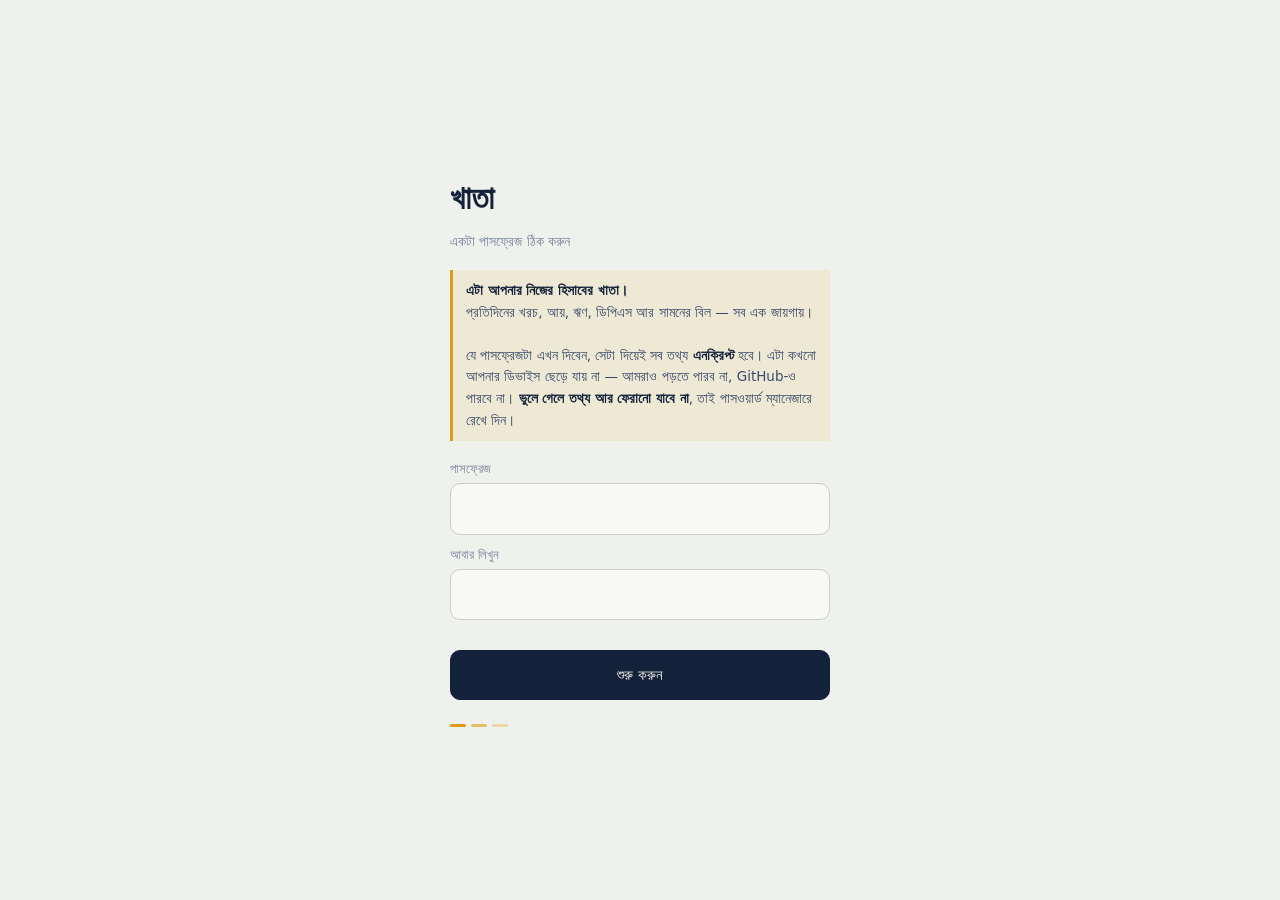
==== index.html @ 6acb59c0 "খাতা v2 — fix silent data loss, add overview, day history and bill reminders Fixes three bugs that m" ====
<!DOCTYPE html>
<html lang="bn">
<head>
<meta charset="utf-8">
<meta name="viewport" content="width=device-width, initial-scale=1, viewport-fit=cover">
<title>খাতা</title>
<meta name="description" content="ব্যক্তিগত হিসাবের খাতা। সব তথ্য আপনার ডিভাইসে এনক্রিপ্ট করা থাকে।">
<meta name="theme-color" content="#14213A">
<link rel="manifest" href="./manifest.webmanifest">
<link rel="icon" href="./icon.svg" type="image/svg+xml">
<link rel="apple-touch-icon" href="./icon.svg">
<link rel="stylesheet" href="./app.css">
</head>
<body>

<!-- passphrase gate -->
<div id="gate">
  <div class="box">
    <h2>খাতা</h2>
    <p id="gSub">পাসফ্রেজ দিন</p>

    <div class="intro hide" id="gIntro">
      <b>এটা আপনার নিজের হিসাবের খাতা।</b><br>
      প্রতিদিনের খরচ, আয়, ঋণ, ডিপিএস আর সামনের বিল — সব এক জায়গায়।<br><br>
      যে পাসফ্রেজটা এখন দিবেন, সেটা দিয়েই সব তথ্য <b>এনক্রিপ্ট</b> হবে। এটা কখনো
      আপনার ডিভাইস ছেড়ে যায় না — আমরাও পড়তে পারব না, GitHub-ও পারবে না।
      <b>ভুলে গেলে তথ্য আর ফেরানো যাবে না</b>, তাই পাসওয়ার্ড ম্যানেজারে রেখে দিন।
    </div>

    <label class="fl" for="gPass">পাসফ্রেজ</label>
    <input class="inp w" type="password" id="gPass" name="passphrase" autocomplete="current-password">

    <div id="gConfirmWrap" class="hide">
      <label class="fl" for="gPass2">আবার লিখুন</label>
      <input class="inp w" type="password" id="gPass2" name="passphrase-confirm" autocomplete="new-password">
    </div>

    <div class="err" id="gErr" role="status" aria-live="polite"></div>
    <button class="btn wide" id="gGo">খুলুন</button>
    <div class="stitch" aria-hidden="true"><i></i><i></i><i></i></div>
  </div>
</div>

<!-- app -->
<div id="shell" class="hide">
  <nav aria-label="প্রধান মেনু">
    <button data-tab="over" class="on"><span class="ic" aria-hidden="true">◉</span><span data-t="nav.over"></span></button>
    <button data-tab="days"><span class="ic" aria-hidden="true">▤</span><span data-t="nav.days"></span></button>
    <button data-tab="acct"><span class="ic" aria-hidden="true">▣</span><span data-t="nav.acct"></span></button>
    <button data-tab="plan"><span class="ic" aria-hidden="true">◇</span><span data-t="nav.plan"></span></button>
    <button data-tab="set"><span class="ic" aria-hidden="true">⚙</span><span data-t="nav.set"></span></button>
  </nav>

  <div id="app">
    <div id="banner" class="hide" role="alert"></div>
    <header class="top">
      <h1 id="pgTitle"></h1>
      <div class="sub">
        <div class="clock num" id="clock">--:--:--</div>
        <div id="dateTxt"></div>
        <div><span id="syncDot" aria-hidden="true"></span><span id="syncTxt"></span></div>
      </div>
    </header>
    <main id="view"></main>
  </div>

  <button id="fab" aria-haspopup="dialog"><span aria-hidden="true">⊕</span> <span data-t="fab"></span></button>
</div>

<!-- quick add / edit sheet -->
<div id="sheet" class="hide" role="dialog" aria-modal="true" aria-labelledby="sheetTitle"></div>

<div id="toast" role="status" aria-live="polite"></div>

<script type="module" src="./js/app.js"></script>
</body>
</html>
---- app.css ----
/* খাতা — one stylesheet, no framework, no webfont request.

   The font stack names the nice Bangla faces first so they are used when the
   device already has them, then falls back to what the OS ships. Nothing is
   fetched over the network, which is why the app works fully offline and
   nothing about your ledger leaks to a font CDN. */

:root{
  --ink:#14213A; --ink-2:#3B4A6B; --ink-3:#7A85A0;
  --paper:#EFF1EC; --card:#F8F9F6; --rule:#C9CEC4; --rule-2:#DDE1D9;
  --marigold:#E09B12; --marigold-d:#8A5C05;
  --teal:#0F6E56; --teal-l:#E1F0EA;
  --brick:#9E2B22; --brick-l:#F6E8E6;
  --r:10px; --tap:44px;
  --f-body:'Hind Siliguri','Noto Sans Bengali','Nirmala UI',system-ui,-apple-system,'Segoe UI',Roboto,sans-serif;
  --f-disp:'Noto Serif Bengali','Hind Siliguri','Nirmala UI',Georgia,serif;
  --f-num:ui-monospace,'SF Mono','Cascadia Mono','Roboto Mono',Consolas,monospace;
}
@media (prefers-color-scheme:dark){
  :root{
    --ink:#E8EAE4; --ink-2:#AFB6C4; --ink-3:#7D8598;
    --paper:#12161C; --card:#1A1F27; --rule:#2E3542; --rule-2:#242A34;
    --marigold:#EDAE33; --marigold-d:#F6C86A;
    --teal:#4FBF9C; --teal-l:#12332A;
    --brick:#E8756A; --brick-l:#331815;
  }
}

*{box-sizing:border-box;margin:0;padding:0}
html,body{height:100%}
body{
  background:var(--paper); color:var(--ink);
  font-family:var(--f-body); font-size:16px; line-height:1.6;
  -webkit-font-smoothing:antialiased;
  padding-bottom:env(safe-area-inset-bottom);
}
button,input,select,textarea{font:inherit;color:inherit}
button{cursor:pointer;background:none;border:none}
:focus-visible{outline:2px solid var(--marigold);outline-offset:2px}
.num{font-family:var(--f-num);font-variant-numeric:tabular-nums;letter-spacing:-.02em}
.hide{display:none !important}
.sr{position:absolute;width:1px;height:1px;overflow:hidden;clip:rect(0 0 0 0)}

/* ---------- shell ---------- */
#app{max-width:620px;margin:0 auto;padding:0 16px 120px}
header.top{
  display:flex;align-items:baseline;gap:10px;
  padding:20px 0 14px;border-bottom:1.5px solid var(--ink);margin-bottom:2px;
}
header.top h1{font-family:var(--f-disp);font-size:26px;font-weight:600;letter-spacing:-.01em}
header.top .sub{font-size:12.5px;color:var(--ink-3);margin-left:auto;text-align:right;line-height:1.4}
header.top .clock{font-size:19px;font-weight:500;color:var(--ink);letter-spacing:-.02em;line-height:1.15}
header.top .clock i{font-style:normal;font-size:13px;color:var(--ink-3);margin-left:2px}
#syncDot{display:inline-block;width:7px;height:7px;border-radius:50%;background:var(--ink-3);vertical-align:middle;margin-right:4px}
#syncDot.ok{background:var(--teal)} #syncDot.warn{background:var(--marigold)} #syncDot.err{background:var(--brick)}

/* ---------- save-failure banner: never quiet, never auto-dismissed ---------- */
#banner{
  position:sticky;top:0;z-index:50;margin:0 -16px 10px;padding:12px 16px;
  background:var(--brick);color:#fff;font-size:14.5px;line-height:1.45;
}
#banner b{display:block;font-size:15px}

/* ---------- ledger rows: the signature ---------- */
.ledger{margin:0 -4px}
.row{
  display:grid;grid-template-columns:14px 1fr auto;align-items:center;gap:0 10px;
  min-height:var(--tap);padding:7px 4px;border-bottom:1px solid var(--rule);
}
.row:last-child{border-bottom:1.5px solid var(--rule)}
.row .tick{font-size:13px;color:var(--marigold);text-align:center;line-height:1}
.row .lab{min-width:0}
.row .lab b{font-weight:500;font-size:15px;display:block;overflow:hidden;text-overflow:ellipsis;white-space:nowrap}
.row .lab span{font-size:12.5px;color:var(--ink-3)}
.row .amt{font-size:16px;white-space:nowrap;text-align:right;display:flex;align-items:center;gap:2px;justify-content:flex-end}
.row .amt.out{color:var(--brick)} .row .amt.in{color:var(--teal)}
.row .del,.row .edit{
  color:var(--ink-3);font-size:15px;min-width:34px;min-height:34px;
  display:inline-flex;align-items:center;justify-content:center;
}
.row .del:hover{color:var(--brick)} .row .edit:hover{color:var(--ink)}
.row.head{min-height:0;padding:4px;border-bottom:1.5px solid var(--ink);font-size:11.5px;
  letter-spacing:.06em;text-transform:uppercase;color:var(--ink-3)}
.row.tap{cursor:pointer}
.row.tap:hover{background:var(--card)}
.empty{padding:26px 6px;color:var(--ink-3);font-size:14.5px;border-bottom:1px solid var(--rule)}

/* ---------- hero ---------- */
.hero{padding:18px 0 14px;border-bottom:1.5px solid var(--ink)}
.hero .big{font-family:var(--f-num);font-size:44px;font-weight:500;line-height:1;letter-spacing:-.03em}
.hero .cap{font-size:13px;color:var(--ink-3);margin-top:6px}
.hero .top-line{display:flex;align-items:flex-end;justify-content:space-between;gap:12px}
.bar{height:7px;background:var(--rule-2);border-radius:4px;overflow:hidden;margin:14px 0 8px}
.bar i{display:block;height:100%;background:var(--teal);border-radius:4px;transition:width .35s}
.bar i.over{background:var(--brick)}
.barcap{display:flex;justify-content:space-between;gap:10px;font-size:12.5px;color:var(--ink-3)}

/* ---------- sparkline ---------- */
.spark{display:block;width:104px;height:34px;overflow:visible}
.spark polyline{fill:none;stroke:var(--ink-3);stroke-width:1.5;stroke-linejoin:round;stroke-linecap:round}
.spark .today{fill:var(--marigold)}
.spark .base{stroke:var(--rule);stroke-width:1}

/* ---------- upcoming ---------- */
.up{border-left:3px solid var(--marigold);background:color-mix(in srgb,var(--marigold) 13%,transparent);
  padding:12px 14px;margin:14px 0}
.up h4{font-family:var(--f-disp);font-size:14.5px;font-weight:600;margin-bottom:8px}
.up-row{display:grid;grid-template-columns:1fr auto auto;gap:10px;align-items:baseline;
  padding:5px 0;font-size:14.5px}
.up-row+.up-row{border-top:1px solid color-mix(in srgb,var(--marigold) 28%,transparent)}
.up-row .w{min-width:0;overflow:hidden;text-overflow:ellipsis;white-space:nowrap}
.up-row .w small{color:var(--ink-2);font-size:12px;margin-left:5px}
.up-row .when{font-size:12.5px;color:var(--ink-2);min-width:62px;text-align:right}
.up-row.soon .when{color:var(--brick);font-weight:500}

/* ---------- kpi ---------- */
.kpis{display:grid;grid-template-columns:1fr 1fr;gap:1px;background:var(--rule);
  border:1px solid var(--rule);border-radius:var(--r);overflow:hidden;margin:14px 0}
.kpi{background:var(--card);padding:13px 14px;text-align:left}
.kpi .k{font-size:11.5px;letter-spacing:.05em;text-transform:uppercase;color:var(--ink-3)}
.kpi .v{font-family:var(--f-num);font-size:23px;font-weight:500;line-height:1.25;margin-top:3px;letter-spacing:-.02em}
.kpi .n{font-size:12px;color:var(--ink-3)}
.kpi .v.good{color:var(--teal)} .kpi .v.bad{color:var(--brick)} .kpi .v.mid{color:var(--marigold-d)}

/* ---------- day cards (history) ---------- */
.daycard{border-bottom:1.5px solid var(--rule);padding:0 0 4px}
.dayhead{display:grid;grid-template-columns:1fr auto;gap:10px;align-items:baseline;
  width:100%;text-align:left;padding:13px 2px;min-height:var(--tap)}
.dayhead b{font-family:var(--f-disp);font-size:15.5px;font-weight:600}
.dayhead .sub{font-size:12.5px;color:var(--ink-3);display:block;font-weight:400;font-family:var(--f-body)}
.dayhead .tot{font-family:var(--f-num);font-size:17px;color:var(--brick)}
.dayhead .tot i{font-style:normal;color:var(--teal);font-size:13px;margin-left:6px}
.dayhead .chev{color:var(--ink-3);font-size:12px;margin-left:8px}
.monthsep{display:flex;justify-content:space-between;align-items:baseline;
  padding:20px 2px 6px;border-bottom:1.5px solid var(--ink);margin-bottom:2px}
.monthsep b{font-family:var(--f-disp);font-size:13px;letter-spacing:.05em;text-transform:uppercase;color:var(--ink-3)}
.monthsep span{font-family:var(--f-num);font-size:14px;color:var(--ink-2)}

/* ---------- forms ---------- */
.sec{padding:18px 0;border-bottom:1px solid var(--rule)}
.sec:last-child{border-bottom:none}
.sec h3,.qa h3{font-family:var(--f-disp);font-size:15px;font-weight:600;margin-bottom:10px}
.chips{display:flex;flex-wrap:wrap;gap:7px}
.chip{
  border:1px solid var(--rule);border-radius:999px;padding:9px 14px;font-size:14px;
  background:var(--card);transition:.15s;min-height:38px;
}
.chip:hover{border-color:var(--ink-3)}
.chip.on{background:var(--ink);color:var(--paper);border-color:var(--ink)}
.chip.mg.on{background:var(--marigold);border-color:var(--marigold);color:#2A1B00}
.field{display:flex;gap:8px;margin-top:12px}
.field input,.field select,.inp{
  flex:1;min-width:0;padding:12px;border:1px solid var(--rule);border-radius:var(--r);
  background:var(--card);font-size:16px;min-height:var(--tap);
}
.field input.num{font-size:19px;font-weight:500}
.btn{
  padding:12px 20px;border-radius:var(--r);background:var(--ink);color:var(--paper);
  font-weight:500;font-size:15px;border:1px solid var(--ink);min-height:var(--tap);
}
.btn:hover{opacity:.9}
.btn.ghost{background:transparent;color:var(--ink);border-color:var(--rule)}
.btn.mg{background:var(--marigold);border-color:var(--marigold);color:#2A1B00}
.btn.sm{padding:8px 13px;font-size:13.5px;min-height:36px}
.btn.wide{width:100%}
.btn.danger{color:var(--brick);border-color:var(--brick);background:transparent}
.togg{display:flex;border:1px solid var(--rule);border-radius:var(--r);overflow:hidden}
.togg button{flex:1;padding:11px 0;font-size:14.5px;background:var(--card);min-height:var(--tap)}
.togg button.on{background:var(--ink);color:var(--paper)}
.grid2{display:grid;grid-template-columns:1fr 1fr;gap:10px}
label.fl{display:block;font-size:12.5px;color:var(--ink-3);margin:10px 0 4px}
.inp.w{width:100%}
.note{font-size:13px;color:var(--ink-3);margin-top:8px}
/* Callout boxes. Deliberately NOT named .good/.bad — those are KPI colour
   modifiers, and a bare .good rule here would paint a box behind every
   healthy KPI number. */
.warn{background:var(--brick-l);border-left:3px solid var(--brick);padding:11px 13px;font-size:14px;margin:12px 0}
.okbox{background:var(--teal-l);border-left:3px solid var(--teal);padding:11px 13px;font-size:14px;margin:12px 0}
.pill{font-size:11.5px;padding:2px 8px;border-radius:999px;border:1px solid var(--rule);color:var(--ink-3)}
.pill.due{background:var(--brick-l);border-color:var(--brick);color:var(--brick)}
.pill.ok{background:var(--teal-l);border-color:var(--teal);color:var(--teal)}

/* ---------- category bars ---------- */
.bars{margin-top:6px}
.cbar{display:grid;grid-template-columns:1fr auto;gap:8px;align-items:center;padding:8px 0;
  border-bottom:1px solid var(--rule-2);font-size:14px}
.cbar .t{grid-column:1/-1;display:flex;justify-content:space-between;gap:8px}
.cbar .track{grid-column:1/-1;height:5px;background:var(--rule-2);border-radius:3px;overflow:hidden}
.cbar .track i{display:block;height:100%;background:var(--ink-2)}
.cbar .track i.over{background:var(--brick)}

/* ---------- nav ---------- */
nav{
  position:fixed;left:0;right:0;bottom:0;z-index:40;background:var(--card);
  border-top:1.5px solid var(--ink);display:flex;
  padding-bottom:env(safe-area-inset-bottom);
}
nav button{
  flex:1;padding:8px 2px 9px;font-size:11.5px;color:var(--ink-3);
  display:flex;flex-direction:column;align-items:center;gap:3px;
  border-top:2.5px solid transparent;min-height:var(--tap);
}
nav button .ic{font-size:17px;line-height:1}
nav button.on{color:var(--ink);border-top-color:var(--marigold)}

/* ---------- floating add ---------- */
#fab{
  position:fixed;right:16px;bottom:calc(64px + env(safe-area-inset-bottom));z-index:45;
  background:var(--marigold);color:#2A1B00;border-radius:999px;
  padding:14px 20px;font-size:15px;font-weight:600;
  box-shadow:0 6px 20px rgba(0,0,0,.22);min-height:var(--tap);
}
#fab:hover{filter:brightness(1.05)}

@media(min-width:700px){
  nav{position:static;border-top:none;border-bottom:1.5px solid var(--ink);max-width:620px;
    margin:0 auto 4px;background:transparent}
  nav button{flex-direction:row;font-size:14px;padding:11px 6px;border-top:none;
    border-bottom:2.5px solid transparent}
  nav button.on{border-bottom-color:var(--marigold)}
  #app{padding-bottom:48px}
  #fab{bottom:24px}
}

/* ---------- gate ---------- */
#gate{position:fixed;inset:0;z-index:90;background:var(--paper);display:flex;
  align-items:center;justify-content:center;padding:24px;overflow:auto}
#gate .box{width:100%;max-width:380px}
#gate h2{font-family:var(--f-disp);font-size:32px;font-weight:600;letter-spacing:-.01em}
#gate p{font-size:14px;color:var(--ink-3);margin:6px 0 18px}
#gate .err{color:var(--brick);font-size:13.5px;margin-top:10px;min-height:20px}
#gate .intro{border-left:3px solid var(--marigold);padding:10px 13px;margin:0 0 18px;
  font-size:13.5px;line-height:1.6;color:var(--ink-2);
  background:color-mix(in srgb,var(--marigold) 10%,transparent)}
#gate .intro b{color:var(--ink)}
.stitch{display:flex;gap:5px;margin-top:24px}
.stitch i{width:16px;height:3px;background:var(--marigold);border-radius:2px}
.stitch i:nth-child(2){opacity:.6} .stitch i:nth-child(3){opacity:.3}

/* ---------- quick-add sheet ---------- */
#sheet{position:fixed;inset:0;z-index:80;display:flex;align-items:flex-end;justify-content:center;
  background:rgba(10,14,20,.45)}
#sheet .box{
  width:100%;max-width:620px;background:var(--paper);border-top:1.5px solid var(--ink);
  border-radius:16px 16px 0 0;padding:8px 16px calc(20px + env(safe-area-inset-bottom));
  max-height:92vh;overflow:auto;
}
#sheet .grab{width:38px;height:4px;background:var(--rule);border-radius:2px;margin:6px auto 12px}
#sheet .head{display:flex;align-items:center;justify-content:space-between;margin-bottom:10px}
#sheet .head h3{font-family:var(--f-disp);font-size:18px;font-weight:600}
#sheet .x{font-size:22px;color:var(--ink-3);min-width:var(--tap);min-height:var(--tap)}
@media(min-width:700px){
  #sheet{align-items:center}
  #sheet .box{border-radius:16px;border:1.5px solid var(--ink);max-height:88vh}
}

#toast{position:fixed;left:50%;transform:translateX(-50%);bottom:96px;z-index:95;
  background:var(--ink);color:var(--paper);padding:10px 17px;border-radius:999px;font-size:14px;
  opacity:0;transition:.25s;pointer-events:none;max-width:88vw;text-align:center}
#toast.on{opacity:1}
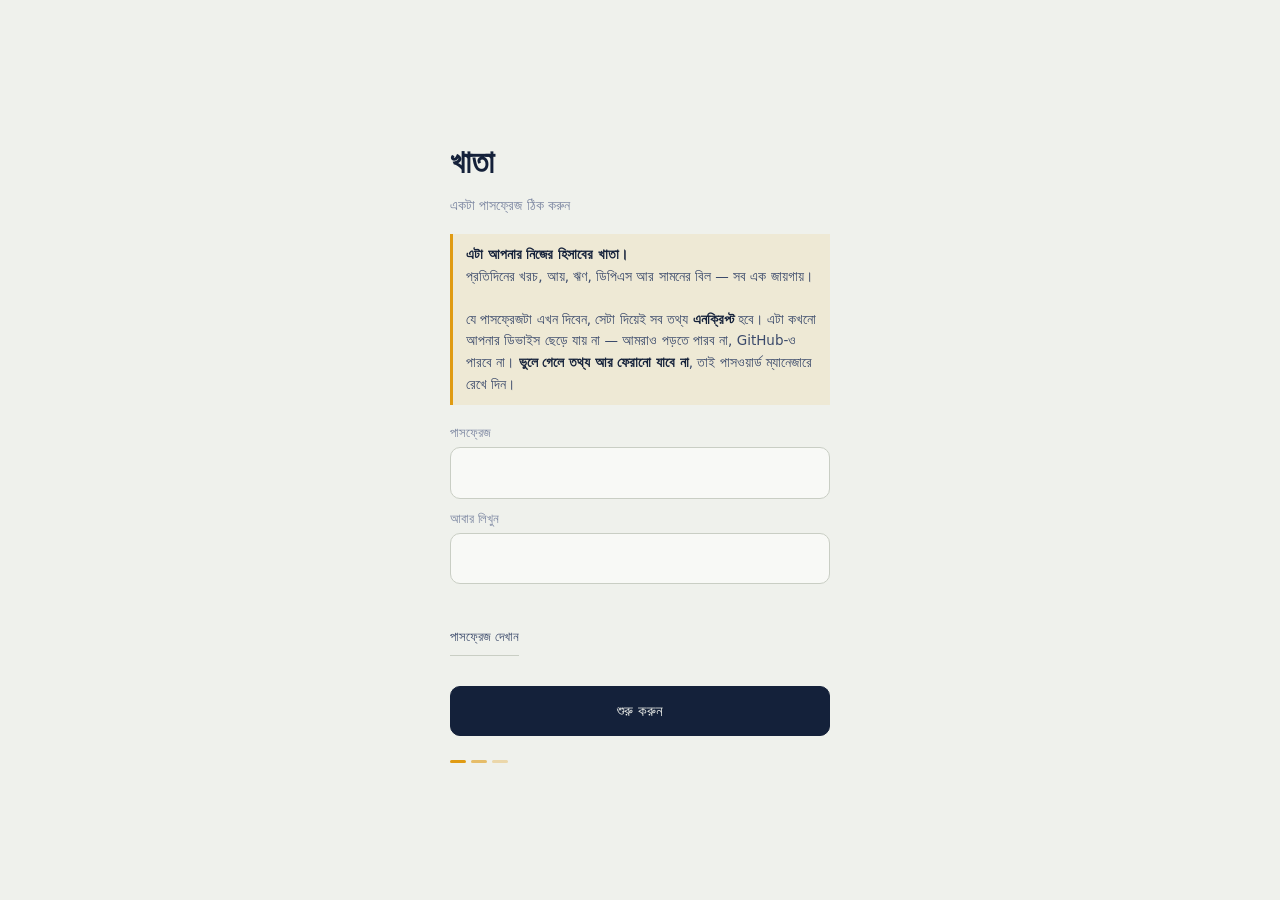
==== commit 29b6b91f: "Let the passphrase be read, and stop blaming it when the two boxes differ Setting up a device showed" ====
--- a/index.html
+++ b/index.html
@@ -2,13 +2,27 @@
 <html lang="bn">
 <head>
 <meta charset="utf-8">
-<meta name="viewport" content="width=device-width, initial-scale=1, viewport-fit=cover">
+<!-- interactive-widget=resizes-content makes the Android keyboard shrink the layout
+     viewport rather than only the visual one. Without it the sheet keeps its full
+     height behind the keyboard and its save button ends up under the keys. -->
+<meta name="viewport" content="width=device-width, initial-scale=1, viewport-fit=cover, interactive-widget=resizes-content">
 <title>খাতা</title>
 <meta name="description" content="ব্যক্তিগত হিসাবের খাতা। সব তথ্য আপনার ডিভাইসে এনক্রিপ্ট করা থাকে।">
-<meta name="theme-color" content="#14213A">
+<!-- One per scheme, matched to --paper, so the status bar blends into the page
+     instead of sitting as a dark strip above a light app. -->
+<meta name="theme-color" content="#EFF1EC" media="(prefers-color-scheme:light)">
+<meta name="theme-color" content="#12161C" media="(prefers-color-scheme:dark)">
+<meta name="mobile-web-app-capable" content="yes">
+<meta name="apple-mobile-web-app-capable" content="yes">
+<meta name="apple-mobile-web-app-status-bar-style" content="default">
+<meta name="apple-mobile-web-app-title" content="খাতা">
 <link rel="manifest" href="./manifest.webmanifest">
 <link rel="icon" href="./icon.svg" type="image/svg+xml">
-<link rel="apple-touch-icon" href="./icon.svg">
+<!-- Home-screen icons have to be PNG. iOS ignores an SVG apple-touch-icon
+     outright, and Chrome needs a raster icon to build the launch screen, so an
+     SVG-only manifest got a generic tile instead of the khata mark. Rasterised
+     from icon.svg, so the artwork is identical. -->
+<link rel="apple-touch-icon" sizes="180x180" href="./icon-180.png">
 <link rel="stylesheet" href="./app.css">
 </head>
 <body>
@@ -33,7 +47,13 @@
     <div id="gConfirmWrap" class="hide">
       <label class="fl" for="gPass2">আবার লিখুন</label>
       <input class="inp w" type="password" id="gPass2" name="passphrase-confirm" autocomplete="new-password">
+      <!-- Says so while you type, instead of only after you press the button. -->
+      <div class="matchhint" id="gMatch" aria-live="polite"></div>
     </div>
+
+    <!-- A passphrase you cannot read is a passphrase you cannot check. Without
+         this, two masked fields that differ by one character look identical. -->
+    <button type="button" class="pwshow" id="gShow" aria-pressed="false">পাসফ্রেজ দেখান</button>
 
     <div class="err" id="gErr" role="status" aria-live="polite"></div>
     <button class="btn wide" id="gGo">খুলুন</button>
@@ -64,7 +84,9 @@
     <main id="view"></main>
   </div>
 
-  <button id="fab" aria-haspopup="dialog"><span aria-hidden="true">⊕</span> <span data-t="fab"></span></button>
+  <!-- The label is hidden on phones but stays in the DOM as the accessible name,
+       so the button reads the same to a screen reader at every width. -->
+  <button id="fab" aria-haspopup="dialog"><span class="ic" aria-hidden="true">⊕</span> <span class="lbl" data-t="fab"></span></button>
 </div>
 
 <!-- quick add / edit sheet -->
--- a/app.css
+++ b/app.css
@@ -12,6 +12,14 @@
   --teal:#0F6E56; --teal-l:#E1F0EA;
   --brick:#9E2B22; --brick-l:#F6E8E6;
   --r:10px; --tap:44px;
+  /* Bottom furniture measured once, then everything clears it by arithmetic.
+     These used to be three unrelated magic numbers — #app padding 120px, the
+     add button at 64px, the toast at 96px — so changing the nav meant hunting
+     for whatever else silently depended on its height. */
+  --navh:56px;
+  --safeb:env(safe-area-inset-bottom,0px);
+  --navspace:calc(var(--navh) + var(--safeb));
+  --fabspace:calc(var(--navspace) + 60px);   /* nav, plus the add button above it */
   --f-body:'Hind Siliguri','Noto Sans Bengali','Nirmala UI',system-ui,-apple-system,'Segoe UI',Roboto,sans-serif;
   --f-disp:'Noto Serif Bengali','Hind Siliguri','Nirmala UI',Georgia,serif;
   --f-num:ui-monospace,'SF Mono','Cascadia Mono','Roboto Mono',Consolas,monospace;
@@ -42,7 +50,7 @@
 .sr{position:absolute;width:1px;height:1px;overflow:hidden;clip:rect(0 0 0 0)}
 
 /* ---------- shell ---------- */
-#app{max-width:620px;margin:0 auto;padding:0 16px 120px}
+#app{max-width:620px;margin:0 auto;padding:0 16px calc(var(--fabspace) + 24px)}
 header.top{
   display:flex;align-items:baseline;gap:10px;
   padding:20px 0 14px;border-bottom:1.5px solid var(--ink);margin-bottom:2px;
@@ -71,7 +79,15 @@
 .row .tick{font-size:13px;color:var(--marigold);text-align:center;line-height:1}
 .row .lab{min-width:0}
 .row .lab b{font-weight:500;font-size:15px;display:block;overflow:hidden;text-overflow:ellipsis;white-space:nowrap}
+/* A sync failure has to be readable, not decorative: the raw GitHub reply is
+   the one thing that makes it fixable, so it wraps rather than being clipped. */
+.note.bad{color:var(--brick)}
+.note code{font-family:var(--f-num);font-size:12px;word-break:break-word;display:inline-block;max-width:100%}
+
 .row .lab span{font-size:12.5px;color:var(--ink-3)}
+/* How much of a debt has come back — its own line under the subtitle, so it
+   does not run together with the date. */
+.row .lab span.part{display:block;color:var(--teal)}
 .row .amt{font-size:16px;white-space:nowrap;text-align:right;display:flex;align-items:center;gap:2px;justify-content:flex-end}
 .row .amt.out{color:var(--brick)} .row .amt.in{color:var(--teal)}
 .row .del,.row .edit{
@@ -154,6 +170,10 @@
   background:var(--card);font-size:16px;min-height:var(--tap);
 }
 .field input.num{font-size:19px;font-weight:500}
+/* The amount is the sheet's subject, so it is sized like one. Tabular figures
+   keep the digits from shifting as they are typed. */
+.inp.num.big{font-size:30px;font-weight:500;padding:10px 14px;min-height:58px;
+  font-family:var(--f-num);font-variant-numeric:tabular-nums;letter-spacing:-.02em}
 .btn{
   padding:12px 20px;border-radius:var(--r);background:var(--ink);color:var(--paper);
   font-weight:500;font-size:15px;border:1px solid var(--ink);min-height:var(--tap);
@@ -193,7 +213,8 @@
 nav{
   position:fixed;left:0;right:0;bottom:0;z-index:40;background:var(--card);
   border-top:1.5px solid var(--ink);display:flex;
-  padding-bottom:env(safe-area-inset-bottom);
+  min-height:var(--navh);
+  padding-bottom:var(--safeb);
 }
 nav button{
   flex:1;padding:8px 2px 9px;font-size:11.5px;color:var(--ink-3);
@@ -205,12 +226,22 @@
 
 /* ---------- floating add ---------- */
 #fab{
-  position:fixed;right:16px;bottom:calc(64px + env(safe-area-inset-bottom));z-index:45;
+  position:fixed;right:16px;bottom:calc(var(--navspace) + 12px);z-index:45;
   background:var(--marigold);color:#2A1B00;border-radius:999px;
   padding:14px 20px;font-size:15px;font-weight:600;
   box-shadow:0 6px 20px rgba(0,0,0,.22);min-height:var(--tap);
 }
 #fab:hover{filter:brightness(1.05)}
+/* On a phone the labelled pill was about 230px wide and floated directly over
+   the right-hand amount column, hiding the figure on whichever row it happened
+   to sit across — "মাস শেষে হবে" lost its total mid-scroll. A circle covers a
+   56px corner instead. The label stays in the DOM as the accessible name. */
+@media (max-width:699px){
+  #fab{width:56px;height:56px;padding:0;border-radius:50%;
+    display:grid;place-items:center;line-height:1}
+  #fab .ic{font-size:26px}
+  #fab .lbl{position:absolute;width:1px;height:1px;overflow:hidden;clip-path:inset(50%)}
+}
 
 @media(min-width:700px){
   nav{position:static;border-top:none;border-bottom:1.5px solid var(--ink);max-width:620px;
@@ -233,6 +264,16 @@
   font-size:13.5px;line-height:1.6;color:var(--ink-2);
   background:color-mix(in srgb,var(--marigold) 10%,transparent)}
 #gate .intro b{color:var(--ink)}
+/* Reveal control and live match hint on the passphrase gate. */
+.pwshow{
+  display:inline-flex;align-items:center;min-height:38px;margin-top:10px;
+  font-size:13px;color:var(--ink-2);border-bottom:1px solid var(--rule);
+}
+.pwshow[aria-pressed="true"]{color:var(--ink);border-bottom-color:var(--ink-3)}
+.matchhint{font-size:12.5px;margin-top:6px;min-height:18px}
+.matchhint.ok{color:var(--teal)}
+.matchhint.no{color:var(--brick)}
+
 .stitch{display:flex;gap:5px;margin-top:24px}
 .stitch i{width:16px;height:3px;background:var(--marigold);border-radius:2px}
 .stitch i:nth-child(2){opacity:.6} .stitch i:nth-child(3){opacity:.3}
@@ -240,13 +281,26 @@
 /* ---------- quick-add sheet ---------- */
 #sheet{position:fixed;inset:0;z-index:80;display:flex;align-items:flex-end;justify-content:center;
   background:rgba(10,14,20,.45)}
+/* dvh, not vh. vh resolves against the LARGE viewport — the one with Chrome's
+   address bar hidden — so 92vh was taller than the screen whenever the bar was
+   showing. Measured on a 412x780 Pixel 6: 833px of expense-sheet content in a
+   718px box, putting the save button 97px below the fold, in a sheet that gave
+   no hint it scrolled. dvh tracks the viewport that actually exists, and with
+   interactive-widget=resizes-content it shrinks for the keyboard too. */
 #sheet .box{
   width:100%;max-width:620px;background:var(--paper);border-top:1.5px solid var(--ink);
-  border-radius:16px 16px 0 0;padding:8px 16px calc(20px + env(safe-area-inset-bottom));
-  max-height:92vh;overflow:auto;
+  border-radius:16px 16px 0 0;padding:8px 16px calc(20px + var(--safeb));
+  max-height:92dvh;overflow:auto;overscroll-behavior:contain;
 }
 #sheet .grab{width:38px;height:4px;background:var(--rule);border-radius:2px;margin:6px auto 12px}
-#sheet .head{display:flex;align-items:center;justify-content:space-between;margin-bottom:10px}
+/* Title and close button stay put while the categories scroll past. */
+#sheet .head{display:flex;align-items:center;justify-content:space-between;margin-bottom:10px;
+  position:sticky;top:0;z-index:2;background:var(--paper);padding-bottom:6px}
+/* Belt and braces for the same problem: even if the content is taller than the
+   sheet, the primary action never leaves the screen. The skirt is painted in
+   paper so rows scrolling underneath do not show through the gap. */
+#sheet .box>.btn.wide{position:sticky;bottom:0;z-index:2;
+  box-shadow:0 10px 0 10px var(--paper)}
 #sheet .head h3{font-family:var(--f-disp);font-size:18px;font-weight:600}
 #sheet .x{font-size:22px;color:var(--ink-3);min-width:var(--tap);min-height:var(--tap)}
 @media(min-width:700px){
@@ -254,7 +308,109 @@
   #sheet .box{border-radius:16px;border:1.5px solid var(--ink);max-height:88vh}
 }
 
-#toast{position:fixed;left:50%;transform:translateX(-50%);bottom:96px;z-index:95;
+#toast{position:fixed;left:50%;transform:translateX(-50%);bottom:calc(var(--fabspace) + 12px);z-index:95;
   background:var(--ink);color:var(--paper);padding:10px 17px;border-radius:999px;font-size:14px;
   opacity:0;transition:.25s;pointer-events:none;max-width:88vw;text-align:center}
 #toast.on{opacity:1}
+
+/* ---------- installed-app behaviour ----------
+
+   Everything below is about the difference between a page and an app. None of
+   it changes the design; it removes the browser tells. */
+
+/* Chrome's pull-to-refresh reloads the whole app mid-entry, which on a ledger
+   reads as data loss. Contained here, and re-used as the gesture budget for
+   swiping a row. */
+html{overscroll-behavior-y:contain}
+body{overscroll-behavior-y:contain;-webkit-tap-highlight-color:transparent}
+
+/* Chrome furniture, not content: a long-press on a tab or a total should not
+   start a text selection. Notes, amounts and the raw sync error stay selectable
+   because those are the things worth copying. */
+nav,#fab,header.top,.chip,.btn,.togg button,.row .del,.row .edit,.dayhead,#sheet .head{
+  -webkit-user-select:none;user-select:none;
+}
+.row .lab span,.note,.note code,.hero .big,.kpi .v{-webkit-user-select:text;user-select:text}
+
+/* Removes the ~300ms tap delay without disabling pinch-zoom on the page. */
+nav button,#fab,.chip,.btn,.togg button,.row.tap,.dayhead,.row .del,.row .edit{touch-action:manipulation}
+
+/* Touch needs press feedback, not hover feedback. A finger never hovers, so on
+   a phone the :hover rules above either did nothing or — worse — stuck after
+   the tap, leaving a row looking selected. Neutralised where there is no
+   hover, and replaced with a press state that confirms the tap landed. */
+@media (hover:none){
+  .row.tap:hover{background:transparent}
+  .btn:hover{opacity:1}
+  .chip:hover{border-color:var(--rule)}
+  #fab:hover{filter:none}
+}
+.btn:active,.chip:active,.togg button:active,#fab:active{transform:scale(.97)}
+.row.tap:active,.dayhead:active{background:var(--card)}
+nav button:active .ic{transform:scale(.9)}
+.btn,.chip,.togg button,#fab,nav button .ic{transition:transform .09s ease-out}
+
+/* A tab change repaints #view wholesale. Without this the new screen appears in
+   one hard cut, which is the single biggest thing that reads as "web page".
+   Animating the container, not each row, keeps it cheap on a mid-range phone. */
+@keyframes viewIn{from{opacity:0;transform:translateY(6px)}to{opacity:1;transform:none}}
+#view{animation:viewIn .17s ease-out}
+/* Sheet motion. The exit is an animation, not a transition, for two reasons:
+   sheetOut's implicit `from` picks up whatever transform the finger left behind,
+   so one keyframe serves both a button close and a drag dismiss with no jump;
+   and animationend fires even at a 1ms duration, where transitionend does not —
+   so reduced motion gets an instant close rather than sitting out a fallback
+   timer. */
+@keyframes sheetIn{from{transform:translate3d(0,100%,0)}}
+@keyframes sheetOut{to{transform:translate3d(0,100%,0)}}
+#sheet .box{
+  transform:translate3d(0,var(--dy,0px),0);
+  transition:transform .22s cubic-bezier(.22,1,.36,1);
+  will-change:transform;
+}
+#sheet.enter .box{animation:sheetIn .24s cubic-bezier(.22,1,.36,1)}
+#sheet.dragging .box{transition:none;animation:none}
+#sheet.closing .box{animation:sheetOut .22s both}
+/* Fades with the drag, so letting go halfway looks like a decision rather than
+   a glitch. Driven by a variable because opacity on #sheet would fade the sheet
+   along with its backdrop. */
+#sheet{background:rgba(10,14,20,calc(.45 * var(--p,1)));transition:background-color .22s}
+#sheet.dragging{transition:none}
+#sheet.closing{--p:0;pointer-events:none}
+/* #sheet is fixed inset:0, so its scroll ancestor is the document — without
+   this, dragging the backdrop scrolls the ledger behind the open sheet. Better
+   than locking body overflow, which would lose your place in the day history. */
+#sheet{touch-action:none}
+#sheet .box{touch-action:pan-y}
+#sheet .grab,#sheet .head{touch-action:none}
+/* The 38x4 pill is the visible affordance; the grabbable area is a real target. */
+#sheet .grab{
+  width:100%;max-width:none;height:auto;background:none;margin:0;
+  padding:10px 0 12px;display:flex;justify-content:center;cursor:grab;
+}
+#sheet .grab::before{content:"";width:38px;height:4px;background:var(--rule);border-radius:2px}
+#sheet.dragging .grab{cursor:grabbing}
+
+/* Scrollbars are desktop furniture. The app still scrolls; it just does not
+   advertise it. */
+#view,#sheet .box{scrollbar-width:none}
+#view::-webkit-scrollbar,#sheet .box::-webkit-scrollbar{display:none}
+
+/* The clock reflows every second. Reserving the digits' width stops the header
+   jittering as the numerals change. */
+header.top .clock{font-variant-numeric:tabular-nums}
+
+/* The big number is the one thing that must never wrap or clip: a lakh-scale
+   total at 44px overflowed a 380px content column. */
+.hero .big{font-size:clamp(30px,10.5vw,44px)}
+.kpi .v{font-size:clamp(19px,5.6vw,23px)}
+/* Grid and flex children default to min-width:auto, which is what lets a long
+   category name or an unbroken sync error push the page sideways. */
+.row .lab,.up-row .w,.cbar .t,.kpi{min-width:0}
+.note code{overflow-wrap:anywhere}
+
+@media (prefers-reduced-motion:reduce){
+  *,*::before,*::after{animation-duration:.01ms !important;animation-iteration-count:1 !important;
+    transition-duration:.01ms !important;scroll-behavior:auto !important}
+  .btn:active,.chip:active,.togg button:active,#fab:active{transform:none}
+}
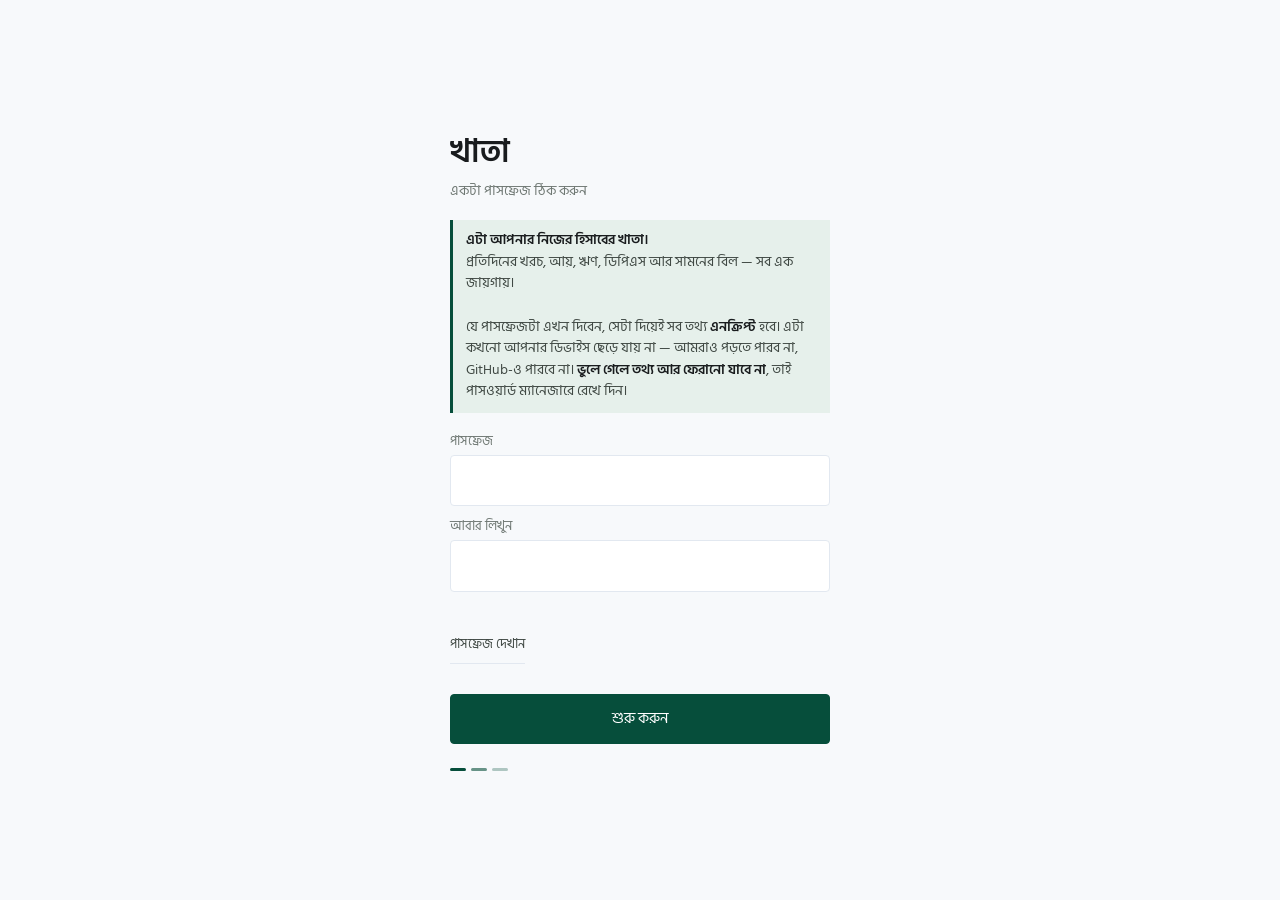
==== commit fa5a744b: "Adopt the Khata Ledger System: white cards on grey, forest green, self-hosted type Retheme across al" ====
--- a/index.html
+++ b/index.html
@@ -23,7 +23,12 @@
      SVG-only manifest got a generic tile instead of the khata mark. Rasterised
      from icon.svg, so the artwork is identical. -->
 <link rel="apple-touch-icon" sizes="180x180" href="./icon-180.png">
+<link rel="stylesheet" href="./fonts.css">
 <link rel="stylesheet" href="./app.css">
+<!-- The two faces above the fold. Bangla first: it is what the interface is
+     written in, so it is what a blank screen is waiting on. -->
+<link rel="preload" href="./fonts/hind-400-bengali.woff2" as="font" type="font/woff2" crossorigin>
+<link rel="preload" href="./fonts/hanken-700-latin.woff2" as="font" type="font/woff2" crossorigin>
 </head>
 <body>
 
--- a/fonts.css
+++ b/fonts.css
@@ -0,0 +1,14 @@
+/* Self-hosted webfonts. Nothing is fetched from a font CDN at runtime, so the
+   app stays fully offline and opening your ledger tells no third party.
+   Generated from Google Fonts css2. Latin and Bengali subsets only: the
+   extended-Latin subsets were 324KB of diacritics this app never renders. */
+@font-face{font-family:'Inter';font-style:normal;font-weight:400;font-display:swap;src:url('./fonts/inter-400-latin.woff2') format('woff2');unicode-range:U+0000-00FF, U+0131, U+0152-0153, U+02BB-02BC, U+02C6, U+02DA, U+02DC, U+0304, U+0308, U+0329, U+2000-206F, U+20AC, U+2122, U+2191, U+2193, U+2212, U+2215, U+FEFF, U+FFFD}
+@font-face{font-family:'Inter';font-style:normal;font-weight:500;font-display:swap;src:url('./fonts/inter-500-latin.woff2') format('woff2');unicode-range:U+0000-00FF, U+0131, U+0152-0153, U+02BB-02BC, U+02C6, U+02DA, U+02DC, U+0304, U+0308, U+0329, U+2000-206F, U+20AC, U+2122, U+2191, U+2193, U+2212, U+2215, U+FEFF, U+FFFD}
+@font-face{font-family:'Inter';font-style:normal;font-weight:600;font-display:swap;src:url('./fonts/inter-600-latin.woff2') format('woff2');unicode-range:U+0000-00FF, U+0131, U+0152-0153, U+02BB-02BC, U+02C6, U+02DA, U+02DC, U+0304, U+0308, U+0329, U+2000-206F, U+20AC, U+2122, U+2191, U+2193, U+2212, U+2215, U+FEFF, U+FFFD}
+@font-face{font-family:'Hanken Grotesk';font-style:normal;font-weight:600;font-display:swap;src:url('./fonts/hanken-600-latin.woff2') format('woff2');unicode-range:U+0000-00FF, U+0131, U+0152-0153, U+02BB-02BC, U+02C6, U+02DA, U+02DC, U+0304, U+0308, U+0329, U+2000-206F, U+20AC, U+2122, U+2191, U+2193, U+2212, U+2215, U+FEFF, U+FFFD}
+@font-face{font-family:'Hanken Grotesk';font-style:normal;font-weight:700;font-display:swap;src:url('./fonts/hanken-700-latin.woff2') format('woff2');unicode-range:U+0000-00FF, U+0131, U+0152-0153, U+02BB-02BC, U+02C6, U+02DA, U+02DC, U+0304, U+0308, U+0329, U+2000-206F, U+20AC, U+2122, U+2191, U+2193, U+2212, U+2215, U+FEFF, U+FFFD}
+@font-face{font-family:'JetBrains Mono';font-style:normal;font-weight:500;font-display:swap;src:url('./fonts/jbmono-500-latin.woff2') format('woff2');unicode-range:U+0000-00FF, U+0131, U+0152-0153, U+02BB-02BC, U+02C6, U+02DA, U+02DC, U+0304, U+0308, U+0329, U+2000-206F, U+20AC, U+2122, U+2191, U+2193, U+2212, U+2215, U+FEFF, U+FFFD}
+@font-face{font-family:'Hind Siliguri';font-style:normal;font-weight:400;font-display:swap;src:url('./fonts/hind-400-bengali.woff2') format('woff2');unicode-range:U+0951-0952, U+0964-0965, U+0980-09FE, U+1CD0, U+1CD2, U+1CD5-1CD6, U+1CD8, U+1CE1, U+1CEA, U+1CED, U+1CF2, U+1CF5-1CF7, U+200C-200D, U+20B9, U+25CC, U+A8F1}
+@font-face{font-family:'Hind Siliguri';font-style:normal;font-weight:400;font-display:swap;src:url('./fonts/hind-400-latin.woff2') format('woff2');unicode-range:U+0000-00FF, U+0131, U+0152-0153, U+02BB-02BC, U+02C6, U+02DA, U+02DC, U+0304, U+0308, U+0329, U+2000-206F, U+20AC, U+2122, U+2191, U+2193, U+2212, U+2215, U+FEFF, U+FFFD}
+@font-face{font-family:'Hind Siliguri';font-style:normal;font-weight:600;font-display:swap;src:url('./fonts/hind-600-bengali.woff2') format('woff2');unicode-range:U+0951-0952, U+0964-0965, U+0980-09FE, U+1CD0, U+1CD2, U+1CD5-1CD6, U+1CD8, U+1CE1, U+1CEA, U+1CED, U+1CF2, U+1CF5-1CF7, U+200C-200D, U+20B9, U+25CC, U+A8F1}
+@font-face{font-family:'Hind Siliguri';font-style:normal;font-weight:600;font-display:swap;src:url('./fonts/hind-600-latin.woff2') format('woff2');unicode-range:U+0000-00FF, U+0131, U+0152-0153, U+02BB-02BC, U+02C6, U+02DA, U+02DC, U+0304, U+0308, U+0329, U+2000-206F, U+20AC, U+2122, U+2191, U+2193, U+2212, U+2215, U+FEFF, U+FFFD}
--- a/app.css
+++ b/app.css
@@ -6,12 +6,22 @@
    nothing about your ledger leaks to a font CDN. */
 
 :root{
-  --ink:#14213A; --ink-2:#3B4A6B; --ink-3:#7A85A0;
-  --paper:#EFF1EC; --card:#F8F9F6; --rule:#C9CEC4; --rule-2:#DDE1D9;
-  --marigold:#E09B12; --marigold-d:#8A5C05;
-  --teal:#0F6E56; --teal-l:#E1F0EA;
-  --brick:#9E2B22; --brick-l:#F6E8E6;
-  --r:10px; --tap:44px;
+  /* Khata Ledger System. Forest green carries growth and financial health and
+     is the only saturated colour with any weight on the page; amber is caution
+     and rose is outflow, and neither is used for anything else. Cards are white
+     on a soft grey so they lift without a heavy shadow. */
+  --ink:#191C1E; --ink-2:#404944; --ink-3:#707974;
+  --paper:#F7F9FB; --card:#FFFFFF; --rule:#E2E8F0; --rule-2:#ECEEF0;
+  --primary:#064E3B; --primary-d:#003527; --on-primary:#FFFFFF;
+  --primary-soft:#E6F0EB;
+  --marigold:#B45309; --marigold-d:#92400E;      /* caution only */
+  --teal:#047857; --teal-l:#E6F4EF;              /* inflow */
+  --brick:#BA1A1A; --brick-l:#FFDAD6;            /* outflow */
+  --lift-1:0 1px 2px rgba(15,23,42,.04), 0 2px 4px rgba(15,23,42,.05);
+  --lift-2:0 4px 8px rgba(15,23,42,.06), 0 8px 16px rgba(15,23,42,.08);
+  /* Soft Professional: precise rather than bubbly. 4px on controls, 8px on
+     cards, 12px on the sheet. */
+  --r:4px; --r-card:8px; --r-sheet:12px; --tap:44px;
   /* Bottom furniture measured once, then everything clears it by arithmetic.
      These used to be three unrelated magic numbers — #app padding 120px, the
      add button at 64px, the toast at 96px — so changing the nav meant hunting
@@ -20,17 +30,29 @@
   --safeb:env(safe-area-inset-bottom,0px);
   --navspace:calc(var(--navh) + var(--safeb));
   --fabspace:calc(var(--navspace) + 60px);   /* nav, plus the add button above it */
-  --f-body:'Hind Siliguri','Noto Sans Bengali','Nirmala UI',system-ui,-apple-system,'Segoe UI',Roboto,sans-serif;
-  --f-disp:'Noto Serif Bengali','Hind Siliguri','Nirmala UI',Georgia,serif;
-  --f-num:ui-monospace,'SF Mono','Cascadia Mono','Roboto Mono',Consolas,monospace;
+  /* Dual engine. Inter does the functional lifting in Latin, Hind Siliguri
+     carries every Bangla glyph — it leads the body stack because the interface
+     is Bangla-first. Hanken Grotesk is editorial, headings only. JetBrains Mono
+     is reserved for money: tabular figures mean decimal points line up down a
+     column, which is the whole reason a ledger is readable at a glance.
+     All four are self-hosted (see fonts.css) so nothing is fetched at runtime. */
+  --f-body:'Hind Siliguri','Inter',system-ui,-apple-system,'Segoe UI',Roboto,sans-serif;
+  --f-disp:'Hanken Grotesk','Hind Siliguri','Inter',system-ui,sans-serif;
+  --f-num:'JetBrains Mono',ui-monospace,'SF Mono','Roboto Mono',Consolas,monospace;
 }
 @media (prefers-color-scheme:dark){
   :root{
-    --ink:#E8EAE4; --ink-2:#AFB6C4; --ink-3:#7D8598;
-    --paper:#12161C; --card:#1A1F27; --rule:#2E3542; --rule-2:#242A34;
-    --marigold:#EDAE33; --marigold-d:#F6C86A;
-    --teal:#4FBF9C; --teal-l:#12332A;
-    --brick:#E8756A; --brick-l:#331815;
+    --ink:#E1E3E5; --ink-2:#BFC9C3; --ink-3:#8B948F;
+    --paper:#111416; --card:#1A1E20; --rule:#2C3235; --rule-2:#23282A;
+    /* Inverted: #064E3B is unreadable as a surface here, so the light mint
+       becomes the accent and dark ink sits on it. */
+    --primary:#95D3BA; --primary-d:#B0F0D6; --on-primary:#002117;
+    --primary-soft:#12332A;
+    --marigold:#F0B357; --marigold-d:#F6C86A;
+    --teal:#5FD1AC; --teal-l:#10322A;
+    --brick:#FFB4A9; --brick-l:#3A1512;
+    --lift-1:0 1px 2px rgba(0,0,0,.3);
+    --lift-2:0 6px 16px rgba(0,0,0,.42);
   }
 }
 
@@ -409,6 +431,90 @@
 .row .lab,.up-row .w,.cbar .t,.kpi{min-width:0}
 .note code{overflow-wrap:anywhere}
 
+/* ---------- Khata Ledger System: tonal layering ----------
+
+   The old look was a paper ledger: everything flat on one tint, separated by
+   ruled lines. This is the mockup's model instead — white cards at level 1 on a
+   soft grey base, hierarchy from tonal layering and one ambient shadow rather
+   than from rules. The rules stay inside a card to separate its rows, which is
+   what they are actually good at. */
+
+.hero,.kpis,.up,.daycard,.sec,.bars{
+  background:var(--card);border:1px solid var(--rule);border-radius:var(--r-card);
+  box-shadow:var(--lift-1);padding:16px;margin:12px 0;
+}
+.hero{border-bottom:1px solid var(--rule)}          /* was a heavy 1.5px ink rule */
+.sec:last-child{border-bottom:1px solid var(--rule)}
+.kpis{gap:0;overflow:hidden;padding:0;background:var(--card)}
+.kpi{background:transparent;border-right:1px solid var(--rule);border-bottom:1px solid var(--rule)}
+.kpi:nth-child(2n){border-right:none}
+.kpi:nth-last-child(-n+2){border-bottom:none}
+.up{border-left:3px solid var(--marigold);background:var(--card)}
+.daycard{padding:4px 14px}
+.ledger{margin:0}
+.row{border-bottom:1px solid var(--rule-2)}
+.row:last-child{border-bottom:none}
+.row.head{border-bottom:1px solid var(--rule);color:var(--ink-3)}
+.monthsep{border-bottom:none;padding:18px 2px 4px}
+
+/* Forest green is the only saturated surface on the page, so it marks exactly
+   two things: the primary action, and where you are. */
+.btn{background:var(--primary);border-color:var(--primary);color:var(--on-primary)}
+.btn.ghost{background:transparent;color:var(--ink);border-color:var(--rule)}
+.btn.danger{color:var(--brick);border-color:var(--brick);background:transparent}
+.btn.mg{background:var(--primary);border-color:var(--primary);color:var(--on-primary)}
+.chip.on,.togg button.on{background:var(--primary);border-color:var(--primary);color:var(--on-primary)}
+.chip.mg.on{background:var(--primary);border-color:var(--primary);color:var(--on-primary)}
+#fab{background:var(--primary);color:var(--on-primary);box-shadow:var(--lift-2)}
+.bar i,.cbar .track i{background:var(--primary)}
+.bar i.over,.cbar .track i.over{background:var(--brick)}
+.spark polyline{stroke:var(--primary)}
+.spark .today{fill:var(--primary)}
+.stitch i{background:var(--primary)}
+:focus-visible{outline:2px solid var(--primary)}
+#gate .intro{border-left-color:var(--primary);background:var(--primary-soft)}
+.okbox{background:var(--teal-l);border-left-color:var(--teal)}
+
+/* Bottom navigation: white with a hairline top border, and the active tab a
+   filled green pill rather than a coloured top edge. */
+nav{background:var(--card);border-top:1px solid var(--rule);box-shadow:var(--lift-1)}
+nav button{border-top:none;border-radius:var(--r-card);margin:6px 4px;padding:6px 2px;
+  color:var(--ink-3);gap:2px}
+nav button.on{background:var(--primary);color:var(--on-primary);border-top-color:transparent}
+nav button.on .ic{transform:none}
+@media(min-width:700px){
+  nav{box-shadow:none;background:transparent;border-bottom:1px solid var(--rule)}
+  nav button.on{background:var(--primary-soft);color:var(--primary-d)}
+}
+
+/* Inputs: 1px border that answers to focus in the primary colour. */
+.field input,.field select,.inp{border-radius:var(--r);background:var(--card)}
+.inp:focus,.field input:focus,.field select:focus{border-color:var(--primary);outline:none;
+  box-shadow:0 0 0 3px var(--primary-soft)}
+#sheet .box{border-radius:var(--r-sheet) var(--r-sheet) 0 0;border-top:none;box-shadow:var(--lift-2)}
+.chip{border-radius:999px}
+.pill{border-radius:999px}
+
+/* Even as a circle the add button sat on the right-hand amount column and hid
+   whichever figure it happened to cross. Since the column is right-aligned there
+   is nowhere on that edge for it to go, so it leaves while you are reading and
+   comes back the moment you stop. */
+#fab{transition:transform .2s cubic-bezier(.22,1,.36,1),opacity .16s ease-out}
+#fab.away{transform:translateY(96px);opacity:0;pointer-events:none}
+
+/* Amber now means caution, and these ticks only mean the spend was planned —
+   in the new palette they were reading as a warning on every ordinary row. */
+.row .tick{color:var(--ink-3)}
+/* The app bar closes with a hairline like every other edge, not the old 1.5px
+   ink rule that was carrying the weight before cards existed. */
+header.top{border-bottom:1px solid var(--rule)}
+.hero,.row.head,.monthsep{border-bottom-color:var(--rule)}
+
+/* Bangla needs more leading than Latin: the matra above and the sub-conjuncts
+   below both need room, or lines start to touch at this size. */
+h1,h2,h3,h4,.dayhead b,#gate h2{font-family:var(--f-disp);line-height:1.4}
+.row .lab b,.row .lab span{line-height:1.55}
+
 @media (prefers-reduced-motion:reduce){
   *,*::before,*::after{animation-duration:.01ms !important;animation-iteration-count:1 !important;
     transition-duration:.01ms !important;scroll-behavior:auto !important}
